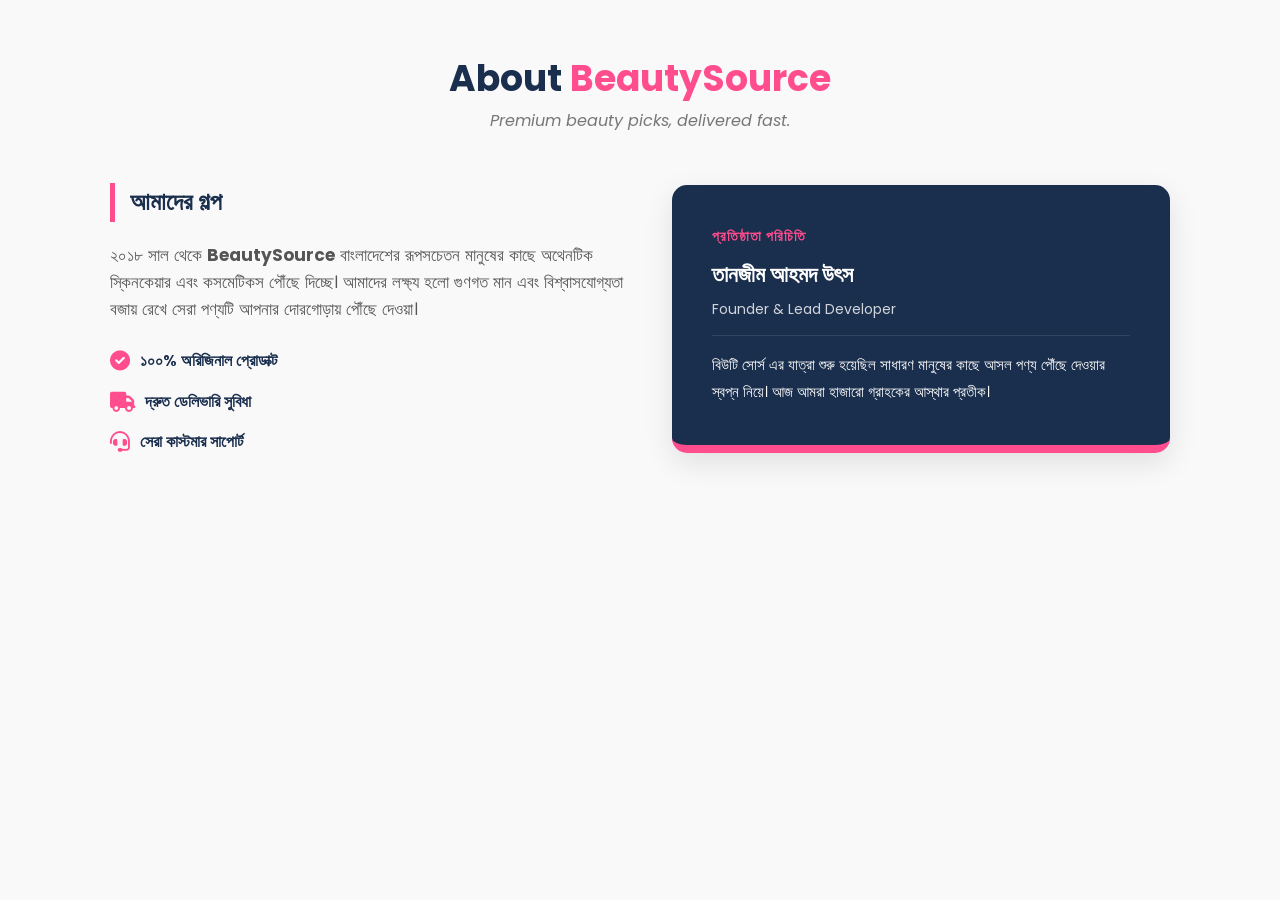
==== footer/aboutUs.html @ 8ee9c76b "about us page added" ====
<!doctype html>
<html lang="en">
  <head>
    <meta charset="UTF-8" />
    <meta name="viewport" content="width=device-width, initial-scale=1.0" />
    <title>About Us | BeautySource</title>
    <link rel="stylesheet" href="aboutUs.css" />
    <link
      rel="stylesheet"
      href="https://cdnjs.cloudflare.com/ajax/libs/font-awesome/6.0.0/css/all.min.css"
    />
  </head>
  <body>
    <section class="about-section">
      <div class="container">
        <div class="about-header">
          <h1>About <span>BeautySource</span></h1>
          <p>Premium beauty picks, delivered fast.</p>
        </div>

        <div class="about-content">
          <div class="about-text">
            <h2>আমাদের গল্প</h2>
            <p>
              ২০১৮ সাল থেকে <strong>BeautySource</strong> বাংলাদেশের রূপসচেতন
              মানুষের কাছে অথেনটিক স্কিনকেয়ার এবং কসমেটিকস পৌঁছে দিচ্ছে। আমাদের
              লক্ষ্য হলো গুণগত মান এবং বিশ্বাসযোগ্যতা বজায় রেখে সেরা পণ্যটি
              আপনার দোরগোড়ায় পৌঁছে দেওয়া।
            </p>

            <div class="features">
              <div class="feature-item">
                <i class="fas fa-check-circle"></i>
                <span>১০০% অরিজিনাল প্রোডাক্ট</span>
              </div>
              <div class="feature-item">
                <i class="fas fa-truck"></i>
                <span>দ্রুত ডেলিভারি সুবিধা</span>
              </div>
              <div class="feature-item">
                <i class="fas fa-headset"></i>
                <span>সেরা কাস্টমার সাপোর্ট</span>
              </div>
            </div>
          </div>

          <div class="founder-card">
            <div class="founder-info">
              <h3>প্রতিষ্ঠাতা পরিচিতি</h3>
              <p><strong>তানজীম আহমদ উৎস</strong></p>
              <span>Founder & Lead Developer</span>
              <p class="bio">
                বিউটি সোর্স এর যাত্রা শুরু হয়েছিল সাধারণ মানুষের কাছে আসল পণ্য
                পৌঁছে দেওয়ার স্বপ্ন নিয়ে। আজ আমরা হাজারো গ্রাহকের আস্থার প্রতীক।
              </p>
            </div>
          </div>
        </div>
      </div>
    </section>
  </body>
</html>
---- footer/aboutUs.css ----
/* Google Fonts */
@import url("https://fonts.googleapis.com/css2?family=Poppins:wght@300;400;600;700&display=swap");

* {
  margin: 0;
  padding: 0;
  box-sizing: border-box;
  font-family: "Poppins", sans-serif;
}

body {
  background-color: #f9f9f9;
  color: #333;
  line-height: 1.6;
}

.container {
  max-width: 1100px;
  margin: 0 auto;
  padding: 50px 20px;
}

.about-header {
  text-align: center;
  margin-bottom: 50px;
}

.about-header h1 {
  font-size: 36px;
  color: #1a2e4d; /* Navy Blue */
}

.about-header h1 span {
  color: #ff4d8d; /* Pink */
}

.about-header p {
  color: #777;
  font-style: italic;
}

.about-content {
  display: flex;
  flex-wrap: wrap;
  gap: 40px;
  align-items: center;
}

.about-text {
  flex: 1;
  min-width: 300px;
}

.about-text h2 {
  color: #1a2e4d;
  margin-bottom: 20px;
  border-left: 5px solid #ff4d8d;
  padding-left: 15px;
}

.about-text p {
  margin-bottom: 25px;
  font-size: 17px;
  color: #555;
}

.features {
  display: grid;
  grid-template-columns: 1fr;
  gap: 15px;
}

.feature-item {
  display: flex;
  align-items: center;
  gap: 10px;
  font-weight: 600;
  color: #1a2e4d;
}

.feature-item i {
  color: #ff4d8d;
  font-size: 20px;
}

.founder-card {
  flex: 0.8;
  background: #1a2e4d;
  color: white;
  padding: 40px;
  border-radius: 15px;
  border-bottom: 8px solid #ff4d8d;
  box-shadow: 0 10px 30px rgba(0, 0, 0, 0.1);
}

.founder-info h3 {
  color: #ff4d8d;
  margin-bottom: 10px;
  text-transform: uppercase;
  font-size: 14px;
  letter-spacing: 1px;
}

.founder-info strong {
  font-size: 22px;
  display: block;
  margin-bottom: 5px;
}

.founder-info span {
  font-size: 14px;
  opacity: 0.8;
  display: block;
  margin-bottom: 15px;
}

.bio {
  font-size: 15px;
  line-height: 1.8;
  border-top: 1px solid rgba(255, 255, 255, 0.1);
  padding-top: 15px;
}

/* Responsive */
@media (max-width: 768px) {
  .about-content {
    flex-direction: column;
  }
}
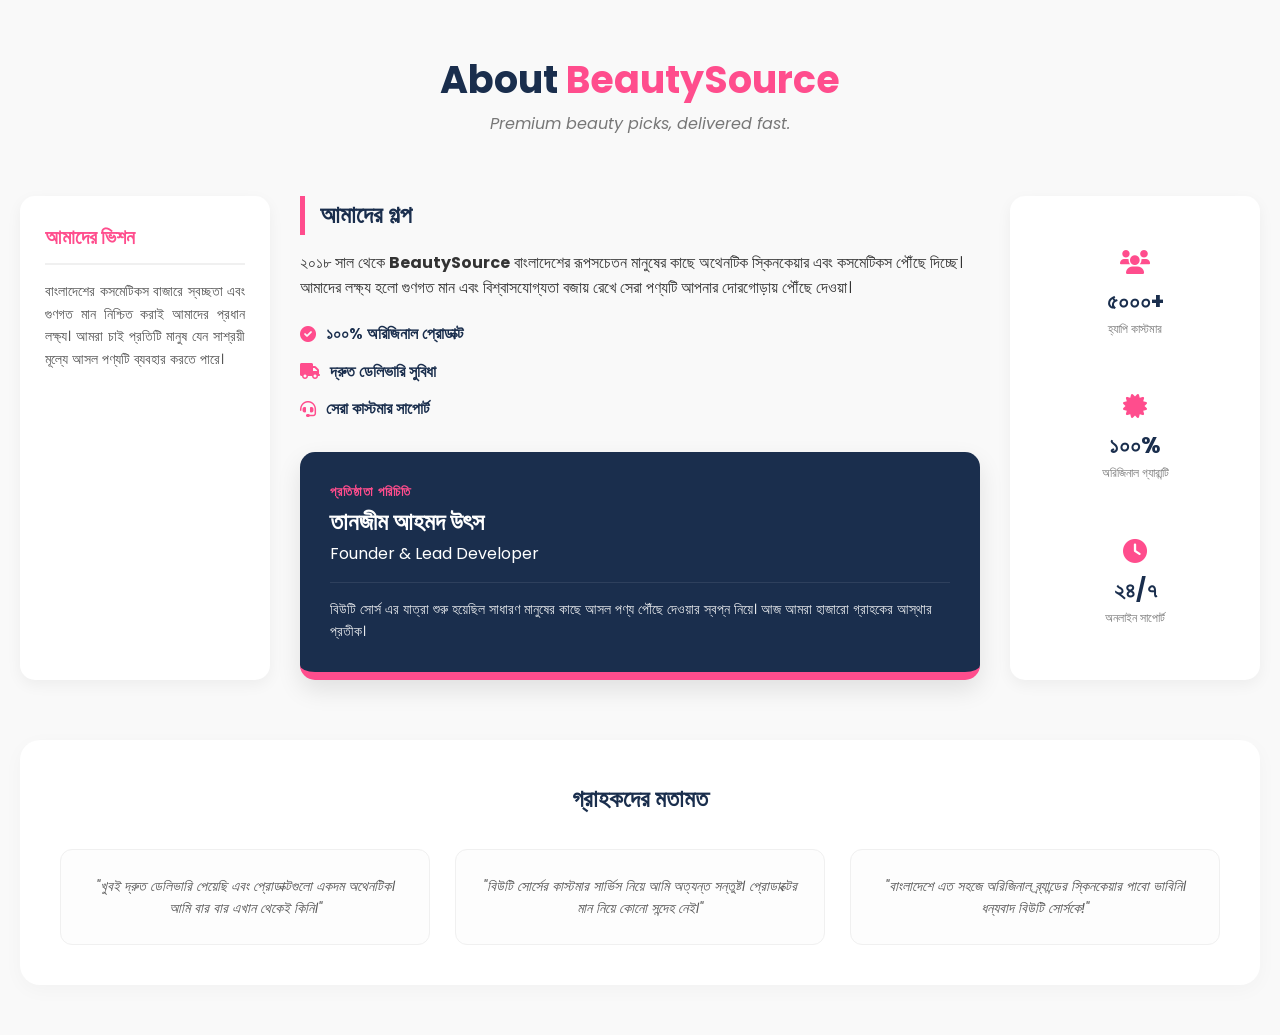
==== commit a1e91118: "code update" ====
--- a/footer/aboutUs.html
+++ b/footer/aboutUs.html
@@ -18,40 +18,94 @@
           <p>Premium beauty picks, delivered fast.</p>
         </div>
 
-        <div class="about-content">
-          <div class="about-text">
-            <h2>আমাদের গল্প</h2>
+        <div class="about-flex-container">
+          <div class="side-content left-vision">
+            <h3>আমাদের ভিশন</h3>
             <p>
-              ২০১৮ সাল থেকে <strong>BeautySource</strong> বাংলাদেশের রূপসচেতন
-              মানুষের কাছে অথেনটিক স্কিনকেয়ার এবং কসমেটিকস পৌঁছে দিচ্ছে। আমাদের
-              লক্ষ্য হলো গুণগত মান এবং বিশ্বাসযোগ্যতা বজায় রেখে সেরা পণ্যটি
-              আপনার দোরগোড়ায় পৌঁছে দেওয়া।
+              বাংলাদেশের কসমেটিকস বাজারে স্বচ্ছতা এবং গুণগত মান নিশ্চিত করাই
+              আমাদের প্রধান লক্ষ্য। আমরা চাই প্রতিটি মানুষ যেন সাশ্রয়ী মূল্যে
+              আসল পণ্যটি ব্যবহার করতে পারে।
             </p>
+          </div>
 
-            <div class="features">
-              <div class="feature-item">
-                <i class="fas fa-check-circle"></i>
-                <span>১০০% অরিজিনাল প্রোডাক্ট</span>
+          <div class="about-content">
+            <div class="about-text">
+              <h2>আমাদের গল্প</h2>
+              <p>
+                ২০১৮ সাল থেকে <strong>BeautySource</strong> বাংলাদেশের রূপসচেতন
+                মানুষের কাছে অথেনটিক স্কিনকেয়ার এবং কসমেটিকস পৌঁছে দিচ্ছে।
+                আমাদের লক্ষ্য হলো গুণগত মান এবং বিশ্বাসযোগ্যতা বজায় রেখে সেরা
+                পণ্যটি আপনার দোরগোড়ায় পৌঁছে দেওয়া।
+              </p>
+
+              <div class="features">
+                <div class="feature-item">
+                  <i class="fas fa-check-circle"></i>
+                  <span>১০০% অরিজিনাল প্রোডাক্ট</span>
+                </div>
+                <div class="feature-item">
+                  <i class="fas fa-truck"></i>
+                  <span>দ্রুত ডেলিভারি সুবিধা</span>
+                </div>
+                <div class="feature-item">
+                  <i class="fas fa-headset"></i>
+                  <span>সেরা কাস্টমার সাপোর্ট</span>
+                </div>
               </div>
-              <div class="feature-item">
-                <i class="fas fa-truck"></i>
-                <span>দ্রুত ডেলিভারি সুবিধা</span>
-              </div>
-              <div class="feature-item">
-                <i class="fas fa-headset"></i>
-                <span>সেরা কাস্টমার সাপোর্ট</span>
+            </div>
+
+            <div class="founder-card">
+              <div class="founder-info">
+                <h3>প্রতিষ্ঠাতা পরিচিতি</h3>
+                <p><strong>তানজীম আহমদ উৎস</strong></p>
+                <span>Founder & Lead Developer</span>
+                <p class="bio">
+                  বিউটি সোর্স এর যাত্রা শুরু হয়েছিল সাধারণ মানুষের কাছে আসল
+                  পণ্য পৌঁছে দেওয়ার স্বপ্ন নিয়ে। আজ আমরা হাজারো গ্রাহকের
+                  আস্থার প্রতীক।
+                </p>
               </div>
             </div>
           </div>
 
-          <div class="founder-card">
-            <div class="founder-info">
-              <h3>প্রতিষ্ঠাতা পরিচিতি</h3>
-              <p><strong>তানজীম আহমদ উৎস</strong></p>
-              <span>Founder & Lead Developer</span>
-              <p class="bio">
-                বিউটি সোর্স এর যাত্রা শুরু হয়েছিল সাধারণ মানুষের কাছে আসল পণ্য
-                পৌঁছে দেওয়ার স্বপ্ন নিয়ে। আজ আমরা হাজারো গ্রাহকের আস্থার প্রতীক।
+          <div class="side-content right-stats">
+            <div class="stat-box">
+              <i class="fas fa-users"></i>
+              <h4>৫০০০+</h4>
+              <p>হ্যাপি কাস্টমার</p>
+            </div>
+            <div class="stat-box">
+              <i class="fas fa-certificate"></i>
+              <h4>১০০%</h4>
+              <p>অরিজিনাল গ্যারান্টি</p>
+            </div>
+            <div class="stat-box">
+              <i class="fas fa-clock"></i>
+              <h4>২৪/৭</h4>
+              <p>অনলাইন সাপোর্ট</p>
+            </div>
+          </div>
+        </div>
+
+        <div class="testimonials-section">
+          <h2>গ্রাহকদের মতামত</h2>
+          <div class="testimonial-grid">
+            <div class="t-card">
+              <p>
+                "খুবই দ্রুত ডেলিভারি পেয়েছি এবং প্রোডাক্টগুলো একদম অথেনটিক। আমি
+                বার বার এখান থেকেই কিনি।"
+              </p>
+            </div>
+            <div class="t-card">
+              <p>
+                "বিউটি সোর্সের কাস্টমার সার্ভিস নিয়ে আমি অত্যন্ত সন্তুষ্ট।
+                প্রোডাক্টের মান নিয়ে কোনো সন্দেহ নেই।"
+              </p>
+            </div>
+            <div class="t-card">
+              <p>
+                "বাংলাদেশে এত সহজে অরিজিনাল ব্র্যান্ডের স্কিনকেয়ার পাবো ভাবিনি।
+                ধন্যবাদ বিউটি সোর্সকে!"
               </p>
             </div>
           </div>
--- a/footer/aboutUs.css
+++ b/footer/aboutUs.css
@@ -15,23 +15,23 @@
 }
 
 .container {
-  max-width: 1100px;
+  max-width: 1300px; /* কন্টেন্ট বেশি হওয়ায় উইডথ একটু বাড়ানো হয়েছে */
   margin: 0 auto;
   padding: 50px 20px;
 }
 
 .about-header {
   text-align: center;
-  margin-bottom: 50px;
+  margin-bottom: 60px;
 }
 
 .about-header h1 {
-  font-size: 36px;
-  color: #1a2e4d; /* Navy Blue */
+  font-size: 38px;
+  color: #1a2e4d;
 }
 
 .about-header h1 span {
-  color: #ff4d8d; /* Pink */
+  color: #ff4d8d;
 }
 
 .about-header p {
@@ -39,35 +39,56 @@
   font-style: italic;
 }
 
+/* মেইন লেআউট: ৩ কলাম গ্রিড */
+.about-flex-container {
+  display: grid;
+  grid-template-columns: 250px 1fr 250px; /* ডানে ও বামে নির্দিষ্ট জায়গা */
+  gap: 30px;
+  align-items: start;
+}
+
+/* সাইড কন্টেন্ট (Vision & Stats) */
+.side-content {
+  background: white;
+  padding: 25px;
+  border-radius: 15px;
+  box-shadow: 0 5px 15px rgba(0, 0, 0, 0.05);
+  height: 100%;
+}
+
+.left-vision h3 {
+  color: #ff4d8d;
+  margin-bottom: 15px;
+  font-size: 20px;
+  border-bottom: 2px solid #f0f0f0;
+  padding-bottom: 10px;
+}
+
+.left-vision p {
+  font-size: 14px;
+  color: #555;
+  text-align: justify;
+}
+
+/* মাঝখানের মেইন কন্টেন্ট */
 .about-content {
   display: flex;
-  flex-wrap: wrap;
-  gap: 40px;
-  align-items: center;
-}
-
-.about-text {
-  flex: 1;
-  min-width: 300px;
+  flex-direction: column;
+  gap: 30px;
 }
 
 .about-text h2 {
   color: #1a2e4d;
-  margin-bottom: 20px;
+  margin-bottom: 15px;
   border-left: 5px solid #ff4d8d;
   padding-left: 15px;
-}
-
-.about-text p {
-  margin-bottom: 25px;
-  font-size: 17px;
-  color: #555;
 }
 
 .features {
   display: grid;
   grid-template-columns: 1fr;
-  gap: 15px;
+  gap: 12px;
+  margin-top: 20px;
 }
 
 .feature-item {
@@ -80,50 +101,110 @@
 
 .feature-item i {
   color: #ff4d8d;
-  font-size: 20px;
-}
-
+}
+
+/* ফাউন্ডার কার্ড */
 .founder-card {
-  flex: 0.8;
   background: #1a2e4d;
   color: white;
-  padding: 40px;
+  padding: 30px;
   border-radius: 15px;
   border-bottom: 8px solid #ff4d8d;
-  box-shadow: 0 10px 30px rgba(0, 0, 0, 0.1);
+  box-shadow: 0 10px 25px rgba(0, 0, 0, 0.1);
 }
 
 .founder-info h3 {
   color: #ff4d8d;
+  font-size: 13px;
+  text-transform: uppercase;
+  letter-spacing: 1px;
+}
+
+.founder-info strong {
+  font-size: 24px;
+  display: block;
+}
+
+.bio {
+  font-size: 14px;
+  margin-top: 15px;
+  padding-top: 15px;
+  border-top: 1px solid rgba(255, 255, 255, 0.1);
+  opacity: 0.9;
+}
+
+/* ডান পাশের স্ট্যাটাস বক্স */
+.right-stats {
+  display: flex;
+  flex-direction: column;
+  justify-content: space-around;
+  text-align: center;
+}
+
+.stat-box {
+  padding: 15px 0;
+}
+
+.stat-box i {
+  font-size: 24px;
+  color: #ff4d8d;
   margin-bottom: 10px;
+}
+
+.stat-box h4 {
+  font-size: 22px;
+  color: #1a2e4d;
+}
+
+.stat-box p {
+  font-size: 12px;
+  color: #777;
   text-transform: uppercase;
+}
+
+/* নিচের টেস্টমোনিয়াল সেকশন */
+.testimonials-section {
+  margin-top: 60px;
+  padding: 40px;
+  background: white;
+  border-radius: 20px;
+  text-align: center;
+  box-shadow: 0 5px 20px rgba(0, 0, 0, 0.03);
+}
+
+.testimonials-section h2 {
+  margin-bottom: 30px;
+  color: #1a2e4d;
+}
+
+.testimonial-grid {
+  display: grid;
+  grid-template-columns: repeat(auto-fit, minmax(280px, 1fr));
+  gap: 25px;
+}
+
+.t-card {
+  padding: 25px;
+  background: #fdfdfd;
+  border: 1px solid #f0f0f0;
+  border-radius: 12px;
+  font-style: italic;
   font-size: 14px;
-  letter-spacing: 1px;
-}
-
-.founder-info strong {
-  font-size: 22px;
-  display: block;
-  margin-bottom: 5px;
-}
-
-.founder-info span {
-  font-size: 14px;
-  opacity: 0.8;
-  display: block;
-  margin-bottom: 15px;
-}
-
-.bio {
-  font-size: 15px;
-  line-height: 1.8;
-  border-top: 1px solid rgba(255, 255, 255, 0.1);
-  padding-top: 15px;
+  color: #555;
+  transition: 0.3s;
+}
+
+.t-card:hover {
+  transform: translateY(-5px);
+  border-color: #ff4d8d;
 }
 
 /* Responsive */
-@media (max-width: 768px) {
-  .about-content {
-    flex-direction: column;
+@media (max-width: 1100px) {
+  .about-flex-container {
+    grid-template-columns: 1fr;
   }
-}
+  .side-content {
+    height: auto;
+  }
+}
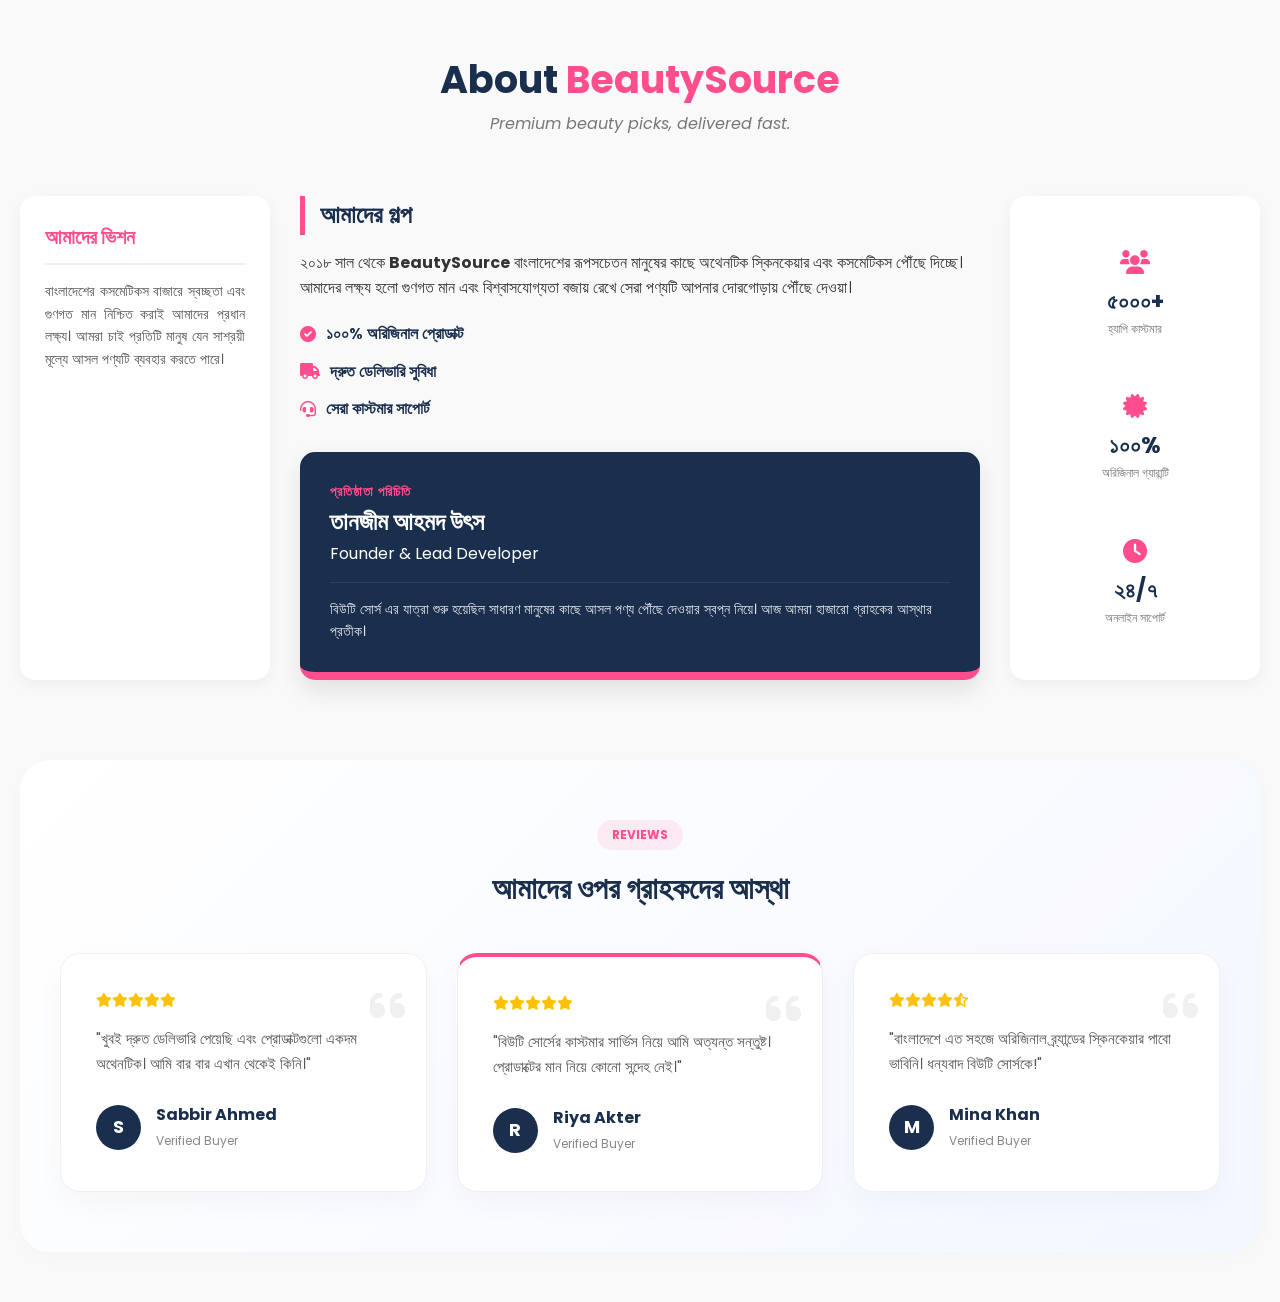
==== commit 413b7237: "about section update" ====
--- a/footer/aboutUs.html
+++ b/footer/aboutUs.html
@@ -23,7 +23,7 @@
             <h3>আমাদের ভিশন</h3>
             <p>
               বাংলাদেশের কসমেটিকস বাজারে স্বচ্ছতা এবং গুণগত মান নিশ্চিত করাই
-              আমাদের প্রধান লক্ষ্য। আমরা চাই প্রতিটি মানুষ যেন সাশ্রয়ী মূল্যে
+              আমাদের প্রধান লক্ষ্য। আমরা চাই প্রতিটি মানুষ যেন সাশ্রয়ী মূল্যে
               আসল পণ্যটি ব্যবহার করতে পারে।
             </p>
           </div>
@@ -88,25 +88,64 @@
         </div>
 
         <div class="testimonials-section">
-          <h2>গ্রাহকদের মতামত</h2>
+          <div class="testi-badge">Reviews</div>
+          <h2>আমাদের ওপর গ্রাহকদের আস্থা</h2>
           <div class="testimonial-grid">
             <div class="t-card">
+              <div class="stars">
+                <i class="fas fa-star"></i><i class="fas fa-star"></i
+                ><i class="fas fa-star"></i><i class="fas fa-star"></i
+                ><i class="fas fa-star"></i>
+              </div>
               <p>
-                "খুবই দ্রুত ডেলিভারি পেয়েছি এবং প্রোডাক্টগুলো একদম অথেনটিক। আমি
+                "খুবই দ্রুত ডেলিভারি পেয়েছি এবং প্রোডাক্টগুলো একদম অথেনটিক। আমি
                 বার বার এখান থেকেই কিনি।"
               </p>
+              <div class="user-info">
+                <div class="user-img">S</div>
+                <div class="user-details">
+                  <h4>Sabbir Ahmed</h4>
+                  <span>Verified Buyer</span>
+                </div>
+              </div>
             </div>
+
+            <div class="t-card featured">
+              <div class="stars">
+                <i class="fas fa-star"></i><i class="fas fa-star"></i
+                ><i class="fas fa-star"></i><i class="fas fa-star"></i
+                ><i class="fas fa-star"></i>
+              </div>
+              <p>
+                "বিউটি সোর্সের কাস্টমার সার্ভিস নিয়ে আমি অত্যন্ত সন্তুষ্ট।
+                প্রোডাক্টের মান নিয়ে কোনো সন্দেহ নেই।"
+              </p>
+              <div class="user-info">
+                <div class="user-img">R</div>
+                <div class="user-details">
+                  <h4>Riya Akter</h4>
+                  <span>Verified Buyer</span>
+                </div>
+              </div>
+            </div>
+
             <div class="t-card">
+              <div class="stars">
+                <i class="fas fa-star"></i><i class="fas fa-star"></i
+                ><i class="fas fa-star"></i><i class="fas fa-star"></i
+                ><i class="fas fa-star-half-alt"></i>
+              </div>
               <p>
-                "বিউটি সোর্সের কাস্টমার সার্ভিস নিয়ে আমি অত্যন্ত সন্তুষ্ট।
-                প্রোডাক্টের মান নিয়ে কোনো সন্দেহ নেই।"
-              </p>
-            </div>
-            <div class="t-card">
-              <p>
-                "বাংলাদেশে এত সহজে অরিজিনাল ব্র্যান্ডের স্কিনকেয়ার পাবো ভাবিনি।
+                "বাংলাদেশে এত সহজে অরিজিনাল ব্র্যান্ডের স্কিনকেয়ার পাবো ভাবিনি।
                 ধন্যবাদ বিউটি সোর্সকে!"
               </p>
+              <div class="user-info">
+                <div class="user-img">M</div>
+                <div class="user-details">
+                  <h4>Mina Khan</h4>
+                  <span>Verified Buyer</span>
+                </div>
+              </div>
             </div>
           </div>
         </div>
--- a/footer/aboutUs.css
+++ b/footer/aboutUs.css
@@ -15,7 +15,7 @@
 }
 
 .container {
-  max-width: 1300px; /* কন্টেন্ট বেশি হওয়ায় উইডথ একটু বাড়ানো হয়েছে */
+  max-width: 1300px;
   margin: 0 auto;
   padding: 50px 20px;
 }
@@ -42,7 +42,7 @@
 /* মেইন লেআউট: ৩ কলাম গ্রিড */
 .about-flex-container {
   display: grid;
-  grid-template-columns: 250px 1fr 250px; /* ডানে ও বামে নির্দিষ্ট জায়গা */
+  grid-template-columns: 250px 1fr 250px;
   gap: 30px;
   align-items: start;
 }
@@ -162,41 +162,124 @@
   text-transform: uppercase;
 }
 
-/* নিচের টেস্টমোনিয়াল সেকশন */
+/* --- মডার্ন টেস্টমোনিয়াল সেকশন --- */
 .testimonials-section {
-  margin-top: 60px;
-  padding: 40px;
-  background: white;
+  margin-top: 80px;
+  padding: 60px 40px;
+  background: linear-gradient(135deg, #ffffff 0%, #f3f7ff 100%);
+  border-radius: 30px;
+  text-align: center;
+  box-shadow: 0 5px 20px rgba(0, 0, 0, 0.02);
+}
+
+.testi-badge {
+  display: inline-block;
+  background: rgba(255, 77, 141, 0.1);
+  color: #ff4d8d;
+  padding: 5px 15px;
   border-radius: 20px;
-  text-align: center;
-  box-shadow: 0 5px 20px rgba(0, 0, 0, 0.03);
+  font-size: 12px;
+  font-weight: 700;
+  text-transform: uppercase;
+  margin-bottom: 15px;
 }
 
 .testimonials-section h2 {
-  margin-bottom: 30px;
-  color: #1a2e4d;
+  font-size: 30px;
+  color: #1a2e4d;
+  margin-bottom: 40px;
 }
 
 .testimonial-grid {
   display: grid;
-  grid-template-columns: repeat(auto-fit, minmax(280px, 1fr));
-  gap: 25px;
+  grid-template-columns: repeat(auto-fit, minmax(300px, 1fr));
+  gap: 30px;
 }
 
 .t-card {
-  padding: 25px;
-  background: #fdfdfd;
+  background: white;
+  padding: 35px;
+  border-radius: 20px;
+  text-align: left;
+  box-shadow: 0 10px 30px rgba(0, 0, 0, 0.03);
   border: 1px solid #f0f0f0;
-  border-radius: 12px;
-  font-style: italic;
+  transition: all 0.4s ease;
+  position: relative;
+  overflow: hidden;
+}
+
+.t-card:hover {
+  transform: translateY(-10px);
+  border-color: #ff4d8d;
+  box-shadow: 0 20px 40px rgba(26, 46, 77, 0.1);
+}
+
+.t-card.featured {
+  border-top: 4px solid #ff4d8d;
+}
+
+.stars {
+  color: #ffc107;
+  margin-bottom: 15px;
   font-size: 14px;
+}
+
+.t-card p {
+  font-size: 15px;
   color: #555;
-  transition: 0.3s;
-}
-
-.t-card:hover {
-  transform: translateY(-5px);
-  border-color: #ff4d8d;
+  line-height: 1.7;
+  margin-bottom: 25px;
+  font-style: normal; /* মডার্ন লুকে ইটালিকের চেয়ে নরমাল ভালো লাগে */
+}
+
+.user-info {
+  display: flex;
+  align-items: center;
+  gap: 15px;
+}
+
+.user-img {
+  width: 45px;
+  height: 45px;
+  background: #1a2e4d;
+  color: white;
+  border-radius: 50%;
+  display: flex;
+  align-items: center;
+  justify-content: center;
+  font-weight: bold;
+  font-size: 18px;
+}
+
+.user-details h4 {
+  font-size: 16px;
+  color: #1a2e4d;
+  margin: 0;
+}
+
+.user-details span {
+  font-size: 12px;
+  color: #888;
+}
+
+/* কোট আইকন ইফেক্ট */
+.t-card::after {
+  content: "\f10d";
+  font-family: "Font Awesome 6 Free";
+  font-weight: 900;
+  position: absolute;
+  top: 20px;
+  right: 20px;
+  font-size: 40px;
+  color: #f0f0f0;
+  z-index: 0;
+}
+
+.t-card p,
+.stars,
+.user-info {
+  position: relative;
+  z-index: 1;
 }
 
 /* Responsive */
@@ -207,4 +290,7 @@
   .side-content {
     height: auto;
   }
-}
+  .testimonial-grid {
+    grid-template-columns: 1fr;
+  }
+}
